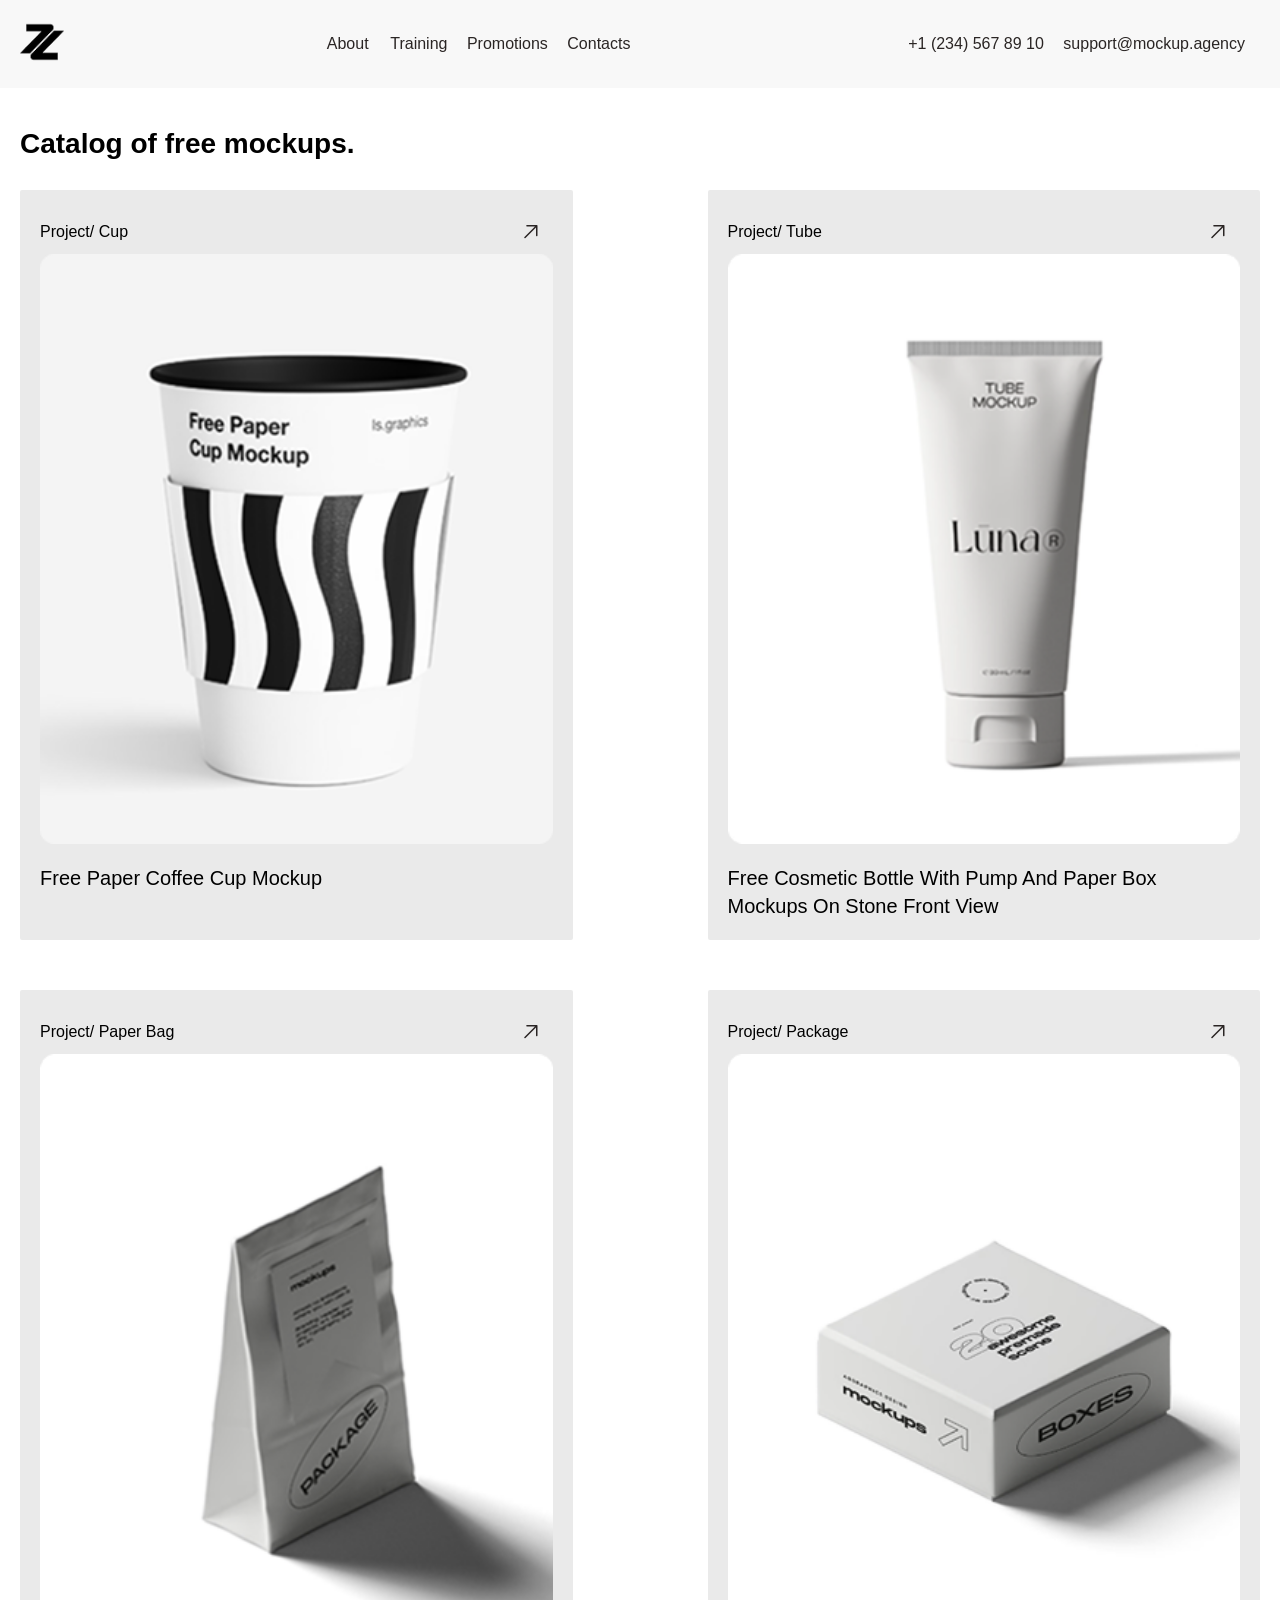
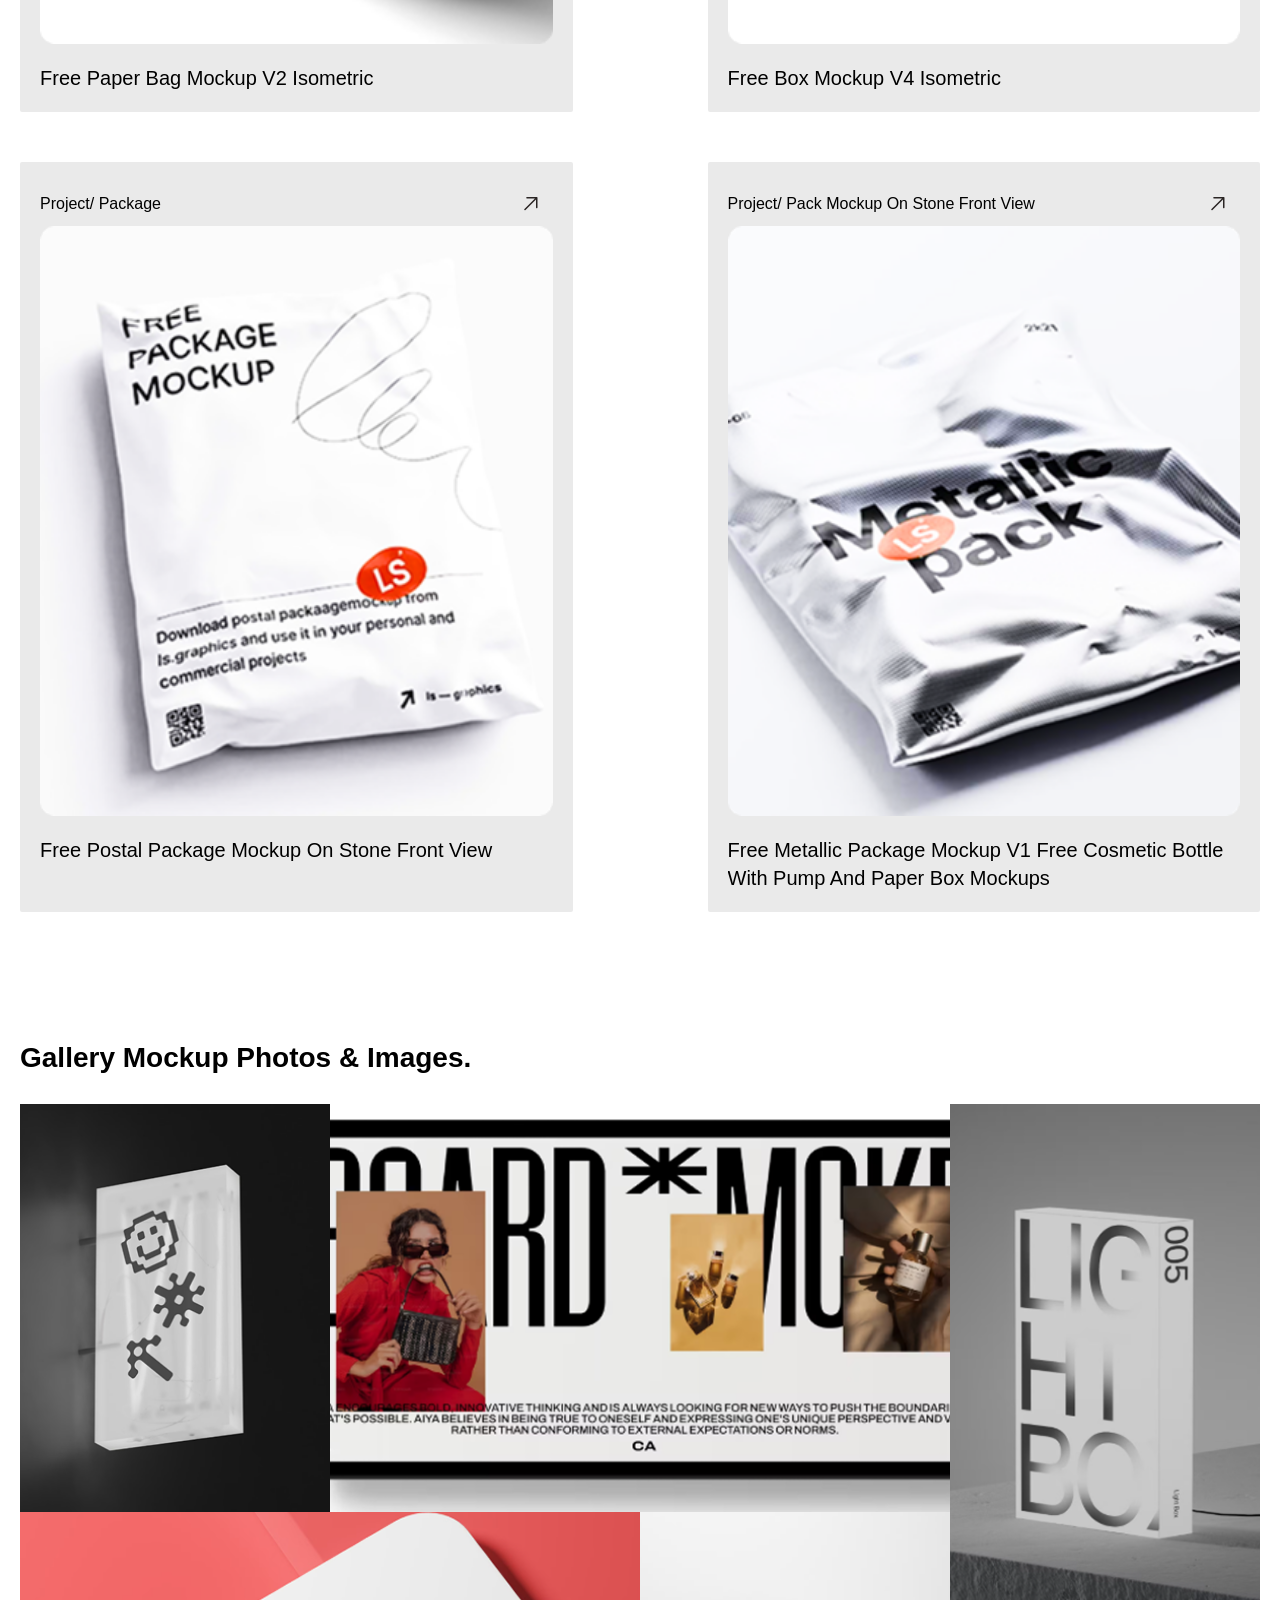
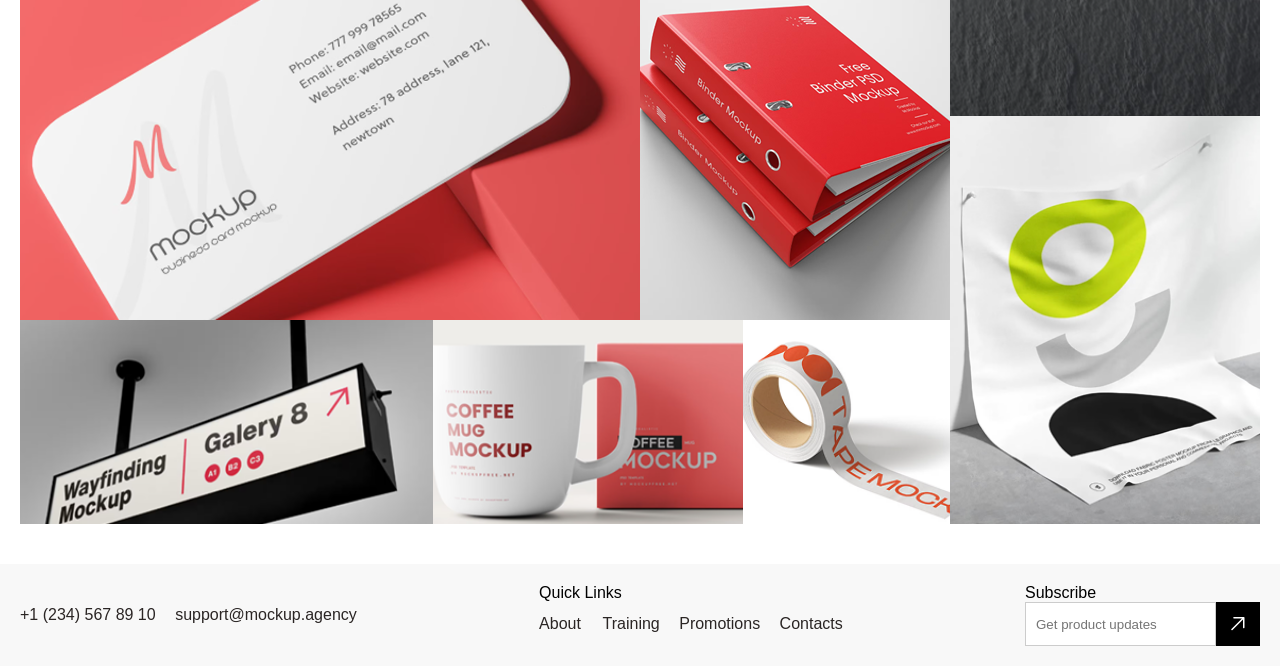
==== grind/index.html @ 418f4da7 "Add files via upload" ====
<!DOCTYPE html>
<html lang="ru">
<head>
    <meta charset="UTF-8">
    <meta name="viewport" content="width=device-width, initial-scale=1.0">
    <title>Пр 3 Grid</title>
    <meta name="description" content="Каталог и галерея макетов на основе Grid">
    <meta name="keywords" content="grid, css, html, mockups, gallery">
    <link rel="icon" href="img/favicon.ico" type="image/x-icon">
    <link rel="stylesheet" href="css.css">
</head>
<body>

    <header>
        <div class="container">
            <div class="header__content">
                <a href="#" class="logo">
                    <img src="img/logo.png" alt="Logo" width="44" height="44">
                </a>
                <nav class="nav">
                    <a href="#" class="nav__link">About</a>
                    <a href="#" class="nav__link">Training</a>
                    <a href="#" class="nav__link">Promotions</a>
                    <a href="#" class="nav__link">Contacts</a>
                </nav>
                <div class="header__contacts">
                    <a href="tel:+12345678910" class="header__link">+1 (234) 567 89 10</a>
                    <a href="mailto:support@mockup.agency" class="header__link">support@mockup.agency</a>
                </div>
            </div>
        </div>
    </header>

    
    <main>
        <section class="catalog">
            <div class="container">
                <h2>Catalog of free mockups.</h2>
                <div class="catalog__container">
                    
                    
                    <div class="card">
                        <div class="card__header">
                            <h3 class="card__title">Project/ Cup</h3>
                            <button class="card__btn" aria-label="перейти">
                                <svg width="14" height="14" viewBox="0 0 14 14" fill="none" xmlns="http://www.w3.org/2000/svg">
                                    <path d="M13.5004 0.75V10.5C13.5004 10.6989 13.4214 10.8897 13.2807 11.0303C13.1401 11.171 12.9493 11.25 12.7504 11.25C12.5515 11.25 12.3607 11.171 12.2201 11.0303C12.0794 10.8897 12.0004 10.6989 12.0004 10.5V2.56L1.53039 13.03C1.46073 13.0997 1.37801 13.1549 1.28696 13.1927C1.19591 13.2305 1.09831 13.25 0.999768 13.25C0.901222 13.25 0.803628 13.2305 0.712577 13.1927C0.621526 13.1549 0.538804 13.0997 0.469143 13.03C0.399482 12.9603 0.344243 12.8776 0.306461 12.7866C0.26868 12.6955 0.249023 12.5979 0.249023 12.4994C0.249023 12.4008 0.26868 12.3032 0.306461 12.2122C0.344243 12.1211 0.399482 12.0384 0.469143 11.9688L10.9391 1.5H3.00039C2.80148 1.5 2.61071 1.42098 2.47006 1.28033C2.32941 1.13968 2.25039 0.948912 2.25039 0.75C2.25039 0.551088 2.32941 0.360322 2.47006 0.21967C2.61071 0.0790176 2.80148 0 3.00039 0H12.7504C12.9493 0 13.1401 0.0790176 13.2807 0.21967C13.4214 0.360322 13.5004 0.551088 13.5004 0.75Z" fill="#2A2524"/>
                                </svg>
                            </button>
                        </div>
                        <img class="card__img" src="img/photo1.png" alt="Project/ Cup">
                        <p class="card__description">Free Paper Coffee Cup Mockup</p>
                    </div>

                    
                    <div class="card">
                        <div class="card__header">
                            <h3 class="card__title">Project/ Tube</h3>
                            <button class="card__btn" aria-label="перейти">
                                <svg width="14" height="14" viewBox="0 0 14 14" fill="none" xmlns="http://www.w3.org/2000/svg">
                                    <path d="M13.5004 0.75V10.5C13.5004 10.6989 13.4214 10.8897 13.2807 11.0303C13.1401 11.171 12.9493 11.25 12.7504 11.25C12.5515 11.25 12.3607 11.171 12.2201 11.0303C12.0794 10.8897 12.0004 10.6989 12.0004 10.5V2.56L1.53039 13.03C1.46073 13.0997 1.37801 13.1549 1.28696 13.1927C1.19591 13.2305 1.09831 13.25 0.999768 13.25C0.901222 13.25 0.803628 13.2305 0.712577 13.1927C0.621526 13.1549 0.538804 13.0997 0.469143 13.03C0.399482 12.9603 0.344243 12.8776 0.306461 12.7866C0.26868 12.6955 0.249023 12.5979 0.249023 12.4994C0.249023 12.4008 0.26868 12.3032 0.306461 12.2122C0.344243 12.1211 0.399482 12.0384 0.469143 11.9688L10.9391 1.5H3.00039C2.80148 1.5 2.61071 1.42098 2.47006 1.28033C2.32941 1.13968 2.25039 0.948912 2.25039 0.75C2.25039 0.551088 2.32941 0.360322 2.47006 0.21967C2.61071 0.0790176 2.80148 0 3.00039 0H12.7504C12.9493 0 13.1401 0.0790176 13.2807 0.21967C13.4214 0.360322 13.5004 0.551088 13.5004 0.75Z" fill="#2A2524"/>
                                </svg>
                            </button>
                        </div>
                        <img class="card__img" src="img/photo2.png" alt="Project/ Tube">
                        <p class="card__description">Free Cosmetic Bottle With Pump And Paper Box Mockups On Stone Front View</p>
                    </div>

                    
                    <div class="card">
                        <div class="card__header">
                            <h3 class="card__title">Project/ Paper Bag</h3>
                            <button class="card__btn" aria-label="перейти">
                                <svg width="14" height="14" viewBox="0 0 14 14" fill="none" xmlns="http://www.w3.org/2000/svg">
                                    <path d="M13.5004 0.75V10.5C13.5004 10.6989 13.4214 10.8897 13.2807 11.0303C13.1401 11.171 12.9493 11.25 12.7504 11.25C12.5515 11.25 12.3607 11.171 12.2201 11.0303C12.0794 10.8897 12.0004 10.6989 12.0004 10.5V2.56L1.53039 13.03C1.46073 13.0997 1.37801 13.1549 1.28696 13.1927C1.19591 13.2305 1.09831 13.25 0.999768 13.25C0.901222 13.25 0.803628 13.2305 0.712577 13.1927C0.621526 13.1549 0.538804 13.0997 0.469143 13.03C0.399482 12.9603 0.344243 12.8776 0.306461 12.7866C0.26868 12.6955 0.249023 12.5979 0.249023 12.4994C0.249023 12.4008 0.26868 12.3032 0.306461 12.2122C0.344243 12.1211 0.399482 12.0384 0.469143 11.9688L10.9391 1.5H3.00039C2.80148 1.5 2.61071 1.42098 2.47006 1.28033C2.32941 1.13968 2.25039 0.948912 2.25039 0.75C2.25039 0.551088 2.32941 0.360322 2.47006 0.21967C2.61071 0.0790176 2.80148 0 3.00039 0H12.7504C12.9493 0 13.1401 0.0790176 13.2807 0.21967C13.4214 0.360322 13.5004 0.551088 13.5004 0.75Z" fill="#2A2524"/>
                                </svg>
                            </button>
                        </div>
                        <img class="card__img" src="img/photo3.png" alt="Project/ Paper Bag">
                        <p class="card__description">Free Paper Bag Mockup V2 Isometric</p>
                    </div>

                    
                    <div class="card">
                        <div class="card__header">
                            <h3 class="card__title">Project/ Package</h3>
                            <button class="card__btn" aria-label="перейти">
                                <svg width="14" height="14" viewBox="0 0 14 14" fill="none" xmlns="http://www.w3.org/2000/svg">
                                    <path d="M13.5004 0.75V10.5C13.5004 10.6989 13.4214 10.8897 13.2807 11.0303C13.1401 11.171 12.9493 11.25 12.7504 11.25C12.5515 11.25 12.3607 11.171 12.2201 11.0303C12.0794 10.8897 12.0004 10.6989 12.0004 10.5V2.56L1.53039 13.03C1.46073 13.0997 1.37801 13.1549 1.28696 13.1927C1.19591 13.2305 1.09831 13.25 0.999768 13.25C0.901222 13.25 0.803628 13.2305 0.712577 13.1927C0.621526 13.1549 0.538804 13.0997 0.469143 13.03C0.399482 12.9603 0.344243 12.8776 0.306461 12.7866C0.26868 12.6955 0.249023 12.5979 0.249023 12.4994C0.249023 12.4008 0.26868 12.3032 0.306461 12.2122C0.344243 12.1211 0.399482 12.0384 0.469143 11.9688L10.9391 1.5H3.00039C2.80148 1.5 2.61071 1.42098 2.47006 1.28033C2.32941 1.13968 2.25039 0.948912 2.25039 0.75C2.25039 0.551088 2.32941 0.360322 2.47006 0.21967C2.61071 0.0790176 2.80148 0 3.00039 0H12.7504C12.9493 0 13.1401 0.0790176 13.2807 0.21967C13.4214 0.360322 13.5004 0.551088 13.5004 0.75Z" fill="#2A2524"/>
                                </svg>
                            </button>
                        </div>
                        <img class="card__img" src="img/photo4.png" alt="Project/ Package">
                        <p class="card__description">Free Box Mockup V4 Isometric</p>
                    </div>

                    
                    <div class="card">
                        <div class="card__header">
                            <h3 class="card__title">Project/ Package</h3>
                            <button class="card__btn" aria-label="перейти">
                                <svg width="14" height="14" viewBox="0 0 14 14" fill="none" xmlns="http://www.w3.org/2000/svg">
                                    <path d="M13.5004 0.75V10.5C13.5004 10.6989 13.4214 10.8897 13.2807 11.0303C13.1401 11.171 12.9493 11.25 12.7504 11.25C12.5515 11.25 12.3607 11.171 12.2201 11.0303C12.0794 10.8897 12.0004 10.6989 12.0004 10.5V2.56L1.53039 13.03C1.46073 13.0997 1.37801 13.1549 1.28696 13.1927C1.19591 13.2305 1.09831 13.25 0.999768 13.25C0.901222 13.25 0.803628 13.2305 0.712577 13.1927C0.621526 13.1549 0.538804 13.0997 0.469143 13.03C0.399482 12.9603 0.344243 12.8776 0.306461 12.7866C0.26868 12.6955 0.249023 12.5979 0.249023 12.4994C0.249023 12.4008 0.26868 12.3032 0.306461 12.2122C0.344243 12.1211 0.399482 12.0384 0.469143 11.9688L10.9391 1.5H3.00039C2.80148 1.5 2.61071 1.42098 2.47006 1.28033C2.32941 1.13968 2.25039 0.948912 2.25039 0.75C2.25039 0.551088 2.32941 0.360322 2.47006 0.21967C2.61071 0.0790176 2.80148 0 3.00039 0H12.7504C12.9493 0 13.1401 0.0790176 13.2807 0.21967C13.4214 0.360322 13.5004 0.551088 13.5004 0.75Z" fill="#2A2524"/>
                                </svg>
                            </button>
                        </div>
                        <img class="card__img" src="img/photo5.png" alt="Project/ Package">
                        <p class="card__description">Free Postal Package Mockup On Stone Front View</p>
                    </div>

                    
                    <div class="card">
                        <div class="card__header">
                            <h3 class="card__title">Project/ Pack Mockup On Stone Front View</h3>
                            <button class="card__btn" aria-label="перейти">
                                <svg width="14" height="14" viewBox="0 0 14 14" fill="none" xmlns="http://www.w3.org/2000/svg">
                                    <path d="M13.5004 0.75V10.5C13.5004 10.6989 13.4214 10.8897 13.2807 11.0303C13.1401 11.171 12.9493 11.25 12.7504 11.25C12.5515 11.25 12.3607 11.171 12.2201 11.0303C12.0794 10.8897 12.0004 10.6989 12.0004 10.5V2.56L1.53039 13.03C1.46073 13.0997 1.37801 13.1549 1.28696 13.1927C1.19591 13.2305 1.09831 13.25 0.999768 13.25C0.901222 13.25 0.803628 13.2305 0.712577 13.1927C0.621526 13.1549 0.538804 13.0997 0.469143 13.03C0.399482 12.9603 0.344243 12.8776 0.306461 12.7866C0.26868 12.6955 0.249023 12.5979 0.249023 12.4994C0.249023 12.4008 0.26868 12.3032 0.306461 12.2122C0.344243 12.1211 0.399482 12.0384 0.469143 11.9688L10.9391 1.5H3.00039C2.80148 1.5 2.61071 1.42098 2.47006 1.28033C2.32941 1.13968 2.25039 0.948912 2.25039 0.75C2.25039 0.551088 2.32941 0.360322 2.47006 0.21967C2.61071 0.0790176 2.80148 0 3.00039 0H12.7504C12.9493 0 13.1401 0.0790176 13.2807 0.21967C13.4214 0.360322 13.5004 0.551088 13.5004 0.75Z" fill="#2A2524"/>
                                </svg>
                            </button>
                        </div>
                        <img class="card__img" src="img/photo6.png" alt="Project/ Pack">
                        <p class="card__description">Free Metallic Package Mockup V1 Free Cosmetic Bottle With Pump And Paper Box Mockups</p>
                    </div>

                </div>
            </div>
        </section>

        
        <section class="gallery">
            <div class="container">
                <h2>Gallery Mockup Photos & Images.</h2>
                <div class="gallery__container">
                    <img class="gallery__img gallery__img--1" src="img/image 11.png" alt="картинка 1">
                    <img class="gallery__img gallery__img--2" src="img/image 13.png" alt="картинка 2">
                    <img class="gallery__img gallery__img--3" src="img/image 14.png" alt="картинка 3">
                    <img class="gallery__img gallery__img--4" src="img/image 21.png" alt="картинка 4">
                    <img class="gallery__img gallery__img--5" src="img/image 20.png" alt="картинка 5">
                    <img class="gallery__img gallery__img--6" src="img/image 12.png" alt="картинка 6">
                    <img class="gallery__img gallery__img--7" src="img/image 15.png" alt="картинка 7">
                    <img class="gallery__img gallery__img--8" src="img/image 16.png" alt="картинка 8">
                    <img class="gallery__img gallery__img--9" src="img/image 18.png" alt="картинка 9">
                </div>
            </div>
        </section>
    </main>

   
    <footer>
        <div class="container">
            <div class="footer__content">
                <div class="footer__col">
                    <a href="tel:+12345678910" class="footer__link">+1 (234) 567 89 10</a>
                    <a href="mailto:support@mockup.agency" class="footer__link">support@mockup.agency</a>
                </div>
                <div class="footer__col">
                    <p class="footer__title">Quick Links</p>
                    <a href="#" class="footer__link">About</a>
                    <a href="#" class="footer__link">Training</a>
                    <a href="#" class="footer__link">Promotions</a>
                    <a href="#" class="footer__link">Contacts</a>
                </div>
                <div class="footer__col">
                    <p class="footer__title">Subscribe</p>
                    <form class="footer__form">
                        <input type="email" placeholder="Get product updates" class="footer__input" required>
                        <button type="submit" class="footer__btn" aria-label="отправить">
                            <svg width="14" height="14" viewBox="0 0 14 14" fill="none" xmlns="http://www.w3.org/2000/svg">
                                <path d="M13.5004 0.75V10.5C13.5004 10.6989 13.4214 10.8897 13.2807 11.0303C13.1401 11.171 12.9493 11.25 12.7504 11.25C12.5515 11.25 12.3607 11.171 12.2201 11.0303C12.0794 10.8897 12.0004 10.6989 12.0004 10.5V2.56L1.53039 13.03C1.46073 13.0997 1.37801 13.1549 1.28696 13.1927C1.19591 13.2305 1.09831 13.25 0.999768 13.25C0.901222 13.25 0.803628 13.2305 0.712577 13.1927C0.621526 13.1549 0.538804 13.0997 0.469143 13.03C0.399482 12.9603 0.344243 12.8776 0.306461 12.7866C0.26868 12.6955 0.249023 12.5979 0.249023 12.4994C0.249023 12.4008 0.26868 12.3032 0.306461 12.2122C0.344243 12.1211 0.399482 12.0384 0.469143 11.9688L10.9391 1.5H3.00039C2.80148 1.5 2.61071 1.42098 2.47006 1.28033C2.32941 1.13968 2.25039 0.948912 2.25039 0.75C2.25039 0.551088 2.32941 0.360322 2.47006 0.21967C2.61071 0.0790176 2.80148 0 3.00039 0H12.7504C12.9493 0 13.1401 0.0790176 13.2807 0.21967C13.4214 0.360322 13.5004 0.551088 13.5004 0.75Z" fill="#ffffff"/>
                            </svg>
                        </button>
                    </form>
                </div>
            </div>
        </div>
    </footer>

</body>
</html>
---- grind/css.css ----
* {
    margin: 0;
    padding: 0;
    box-sizing: border-box;
}

body {
    font-family: Arial, sans-serif;
    min-height: 100vh;
    display: grid;
    grid-template-rows: auto 1fr auto;
}

.container {
    max-width: 1440px;
    margin: 0 auto;
    padding: 0 20px;
}


header, footer {
    padding: 20px 0;
    background-color: #f8f8f8;
}

.header__content {
    display: flex;
    justify-content: space-between;
    align-items: center;
}

.footer__content {
    display: flex;
    justify-content: space-between;
    align-items: center;
}

.nav__link, .header__link, .footer__link {
    text-decoration: none;
    color: #2A2524;
    margin-right: 15px;
    min-width: 44px;
    min-height: 44px;
    display: inline-flex;
    align-items: center;
}

.nav__link:hover, .header__link:hover, .footer__link:hover {
    opacity: 0.7;
}

.nav__link:active, .header__link:active, .footer__link:active {
    opacity: 0.5;
}

.nav__link:focus, .header__link:focus, .footer__link:focus, .card__btn:focus, .footer__btn:focus {
    outline: 2px solid #000;
}


.catalog {
    padding: 40px 0;
}

.catalog h2 {
    font-size: 28px;
    margin-bottom: 30px;
}

.catalog__container {
    display: grid;
    grid-template-columns: repeat(auto-fit, minmax(350px, 1fr));
    column-gap: 9vw;
    gap: 0 135px; 
}

.card {
    display: grid;
    grid-row: span 3;
    grid-template-rows: subgrid;
    background: #eaeaea;
    border-radius: 2px;
    padding: 20px;
    margin-bottom: 50px;
}

.card__header {
    display: flex;
    justify-content: space-between;
    align-items: center;
}

.card__title {
    font-size: 16px;
    font-weight: normal;
}

.card__btn {
    background: transparent;
    border: none;
    cursor: pointer;
    width: 44px;
    height: 44px;
    display: flex;
    align-items: center;
    justify-content: center;
}

.card__btn:hover {
    opacity: 0.6;
}

.card__btn:active {
    transform: scale(0.95);
}

.card__img {
    width: 100%;
    height: auto;
    display: block;
}

/* чето с теском */
.card__description {
    margin-top: 20px;
    font-size: 20px;
    line-height: 28px;
    display: -webkit-box;
    -webkit-line-clamp: 2;
    line-clamp: 2;
    -webkit-box-orient: vertical;
    overflow: hidden;
}


.gallery {
    padding: 40px 0;
}

.gallery h2 {
    font-size: 28px;
    margin-bottom: 30px;
}

.gallery__container {
    display: grid;
    grid-template-columns: repeat(12, 1fr);
    grid-template-rows: repeat(5, 204px);
    grid-template-areas:
        "img1 img1 img1 img2 img2 img2 img2 img2 img2 img3 img3 img3"
        "img1 img1 img1 img2 img2 img2 img2 img2 img2 img3 img3 img3"
        "img4 img4 img4 img4 img4 img4 img5 img5 img5 img3 img3 img3"
        "img4 img4 img4 img4 img4 img4 img5 img5 img5 img9 img9 img9"
        "img6 img6 img6 img6 img7 img7 img7 img8 img8 img9 img9 img9";
}

.gallery__img {
    width: 100%;
    height: 100%;
    object-fit: cover;
}

.gallery__img--1 { grid-area: img1; }
.gallery__img--2 { grid-area: img2; }
.gallery__img--3 { grid-area: img3; }
.gallery__img--4 { grid-area: img4; }
.gallery__img--5 { grid-area: img5; }
.gallery__img--6 { grid-area: img6; }
.gallery__img--7 { grid-area: img7; }
.gallery__img--8 { grid-area: img8; }
.gallery__img--9 { grid-area: img9; }


.footer__form {
    display: flex;
    align-items: center;
}

.footer__input {
    height: 44px;
    padding: 0 10px;
    border: 1px solid #ccc;
}

.footer__btn {
    width: 44px;
    height: 44px;
    background: #000;
    border: none;
    cursor: pointer;
    display: flex;
    align-items: center;
    justify-content: center;
}


@media (max-width: 1024px) {
    .catalog__container {
        grid-template-columns: repeat(auto-fit, minmax(185px, 1fr));
        column-gap: 4vw;
    }
}


@media (max-width: 768px) {
    .gallery__container {
        grid-template-columns: repeat(4, 1fr);
        grid-template-rows: auto;
        grid-template-areas:
            "img1 img2 img2 img2"
            "img8 img7 img7 img3"
            "img6 img6 img5 img3"
            "img4 img4 img4 img9";
    }
}
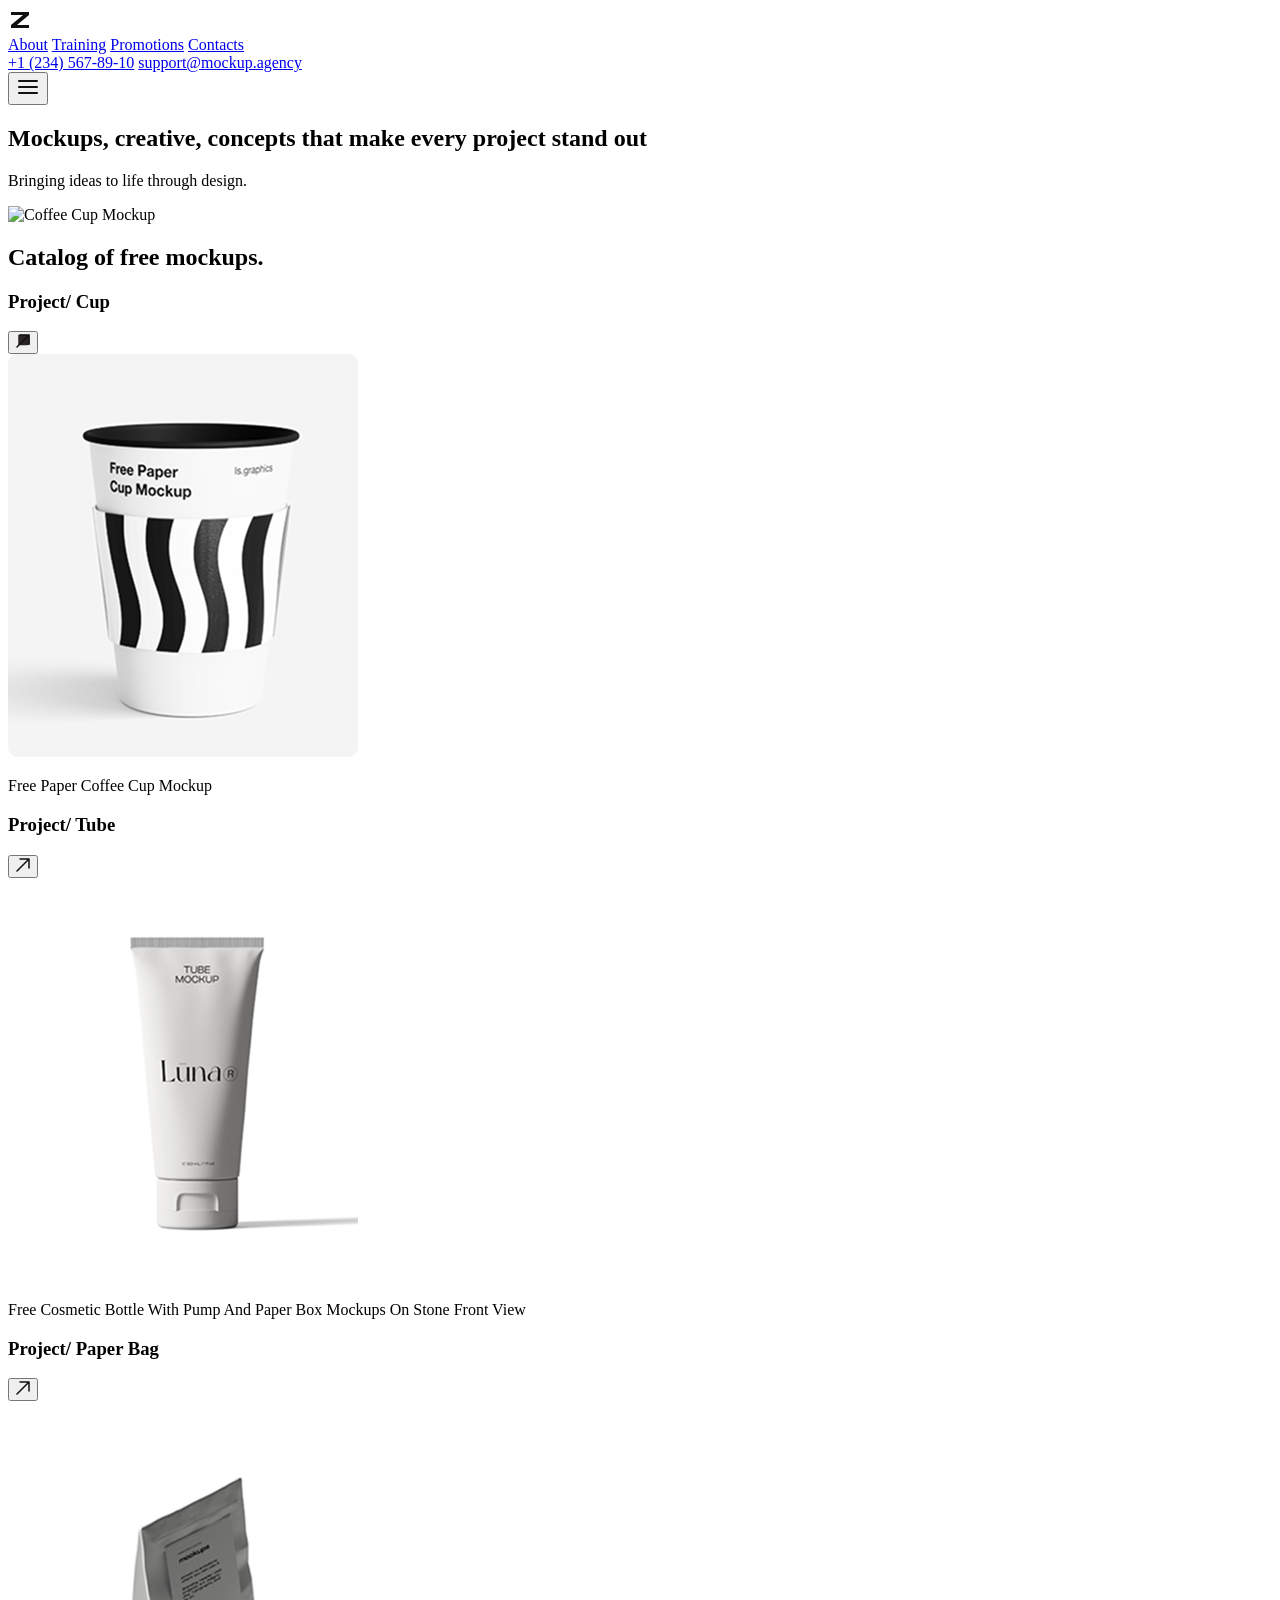
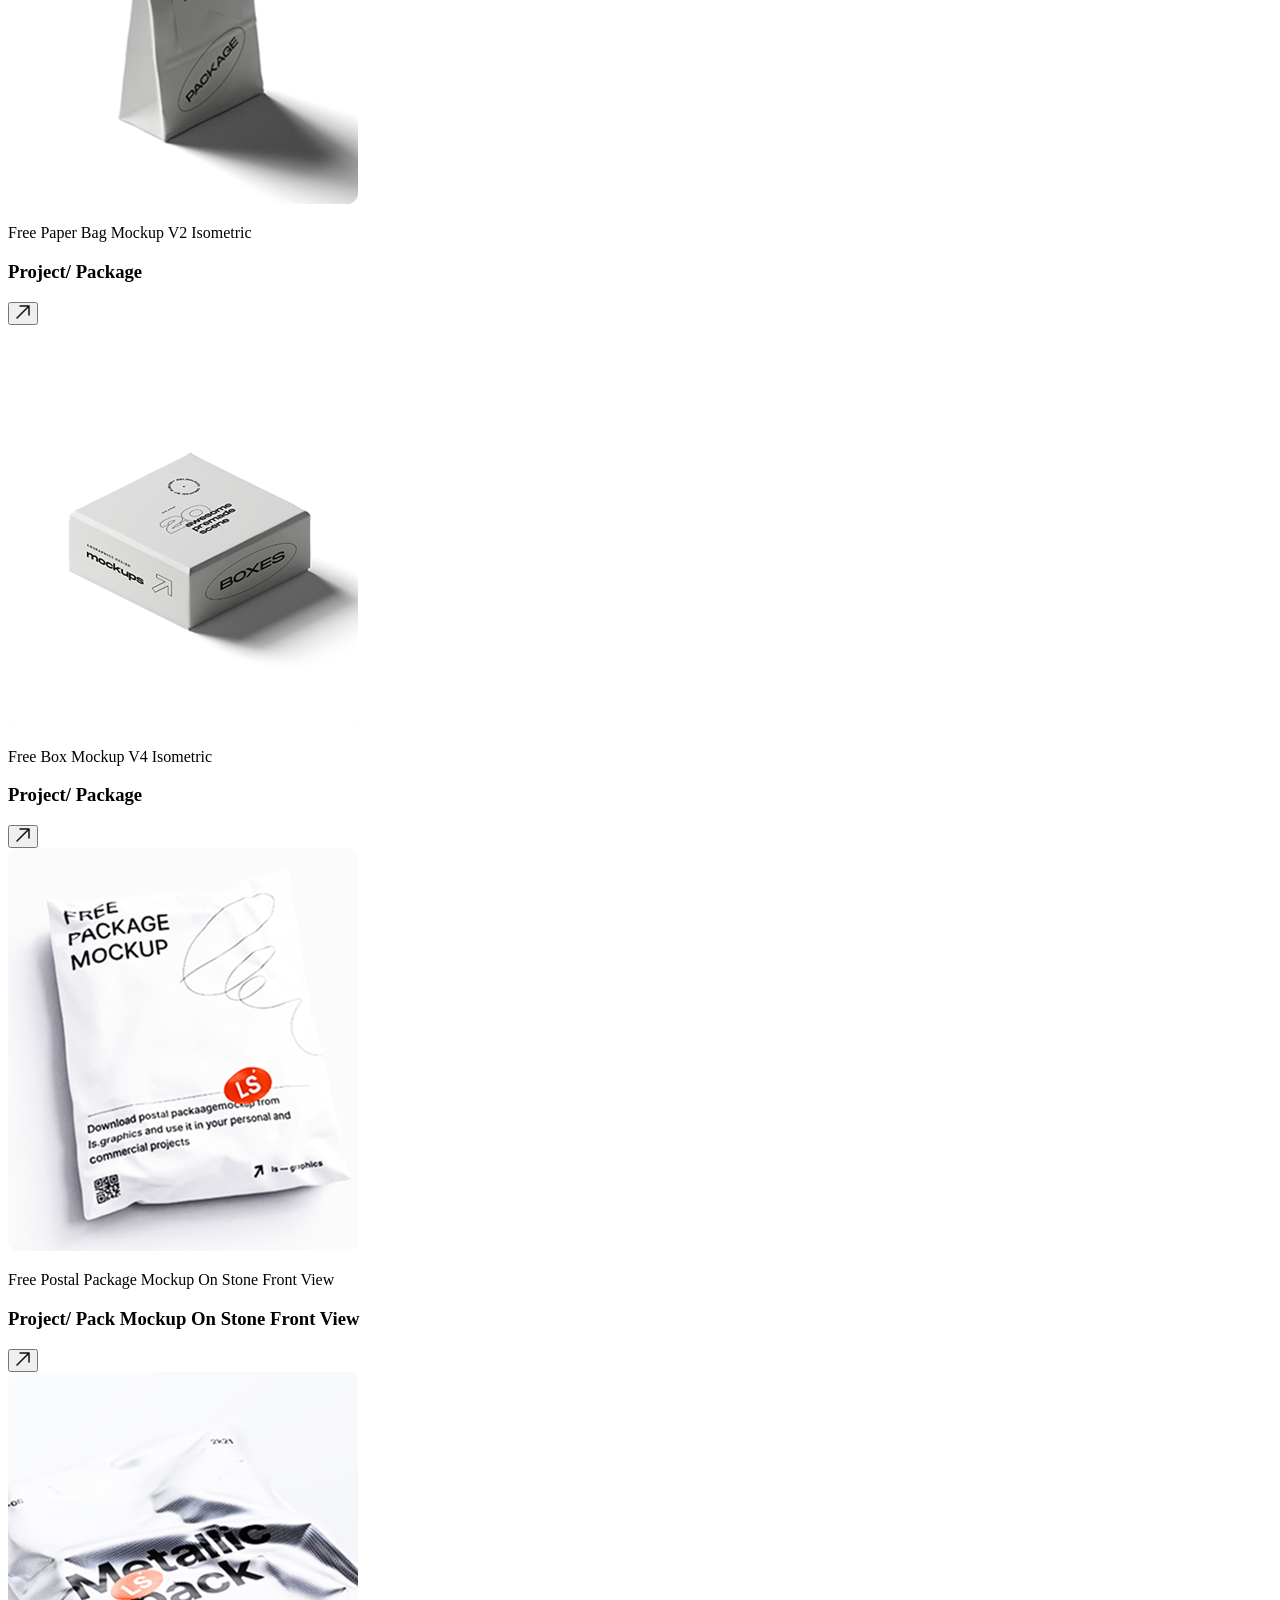
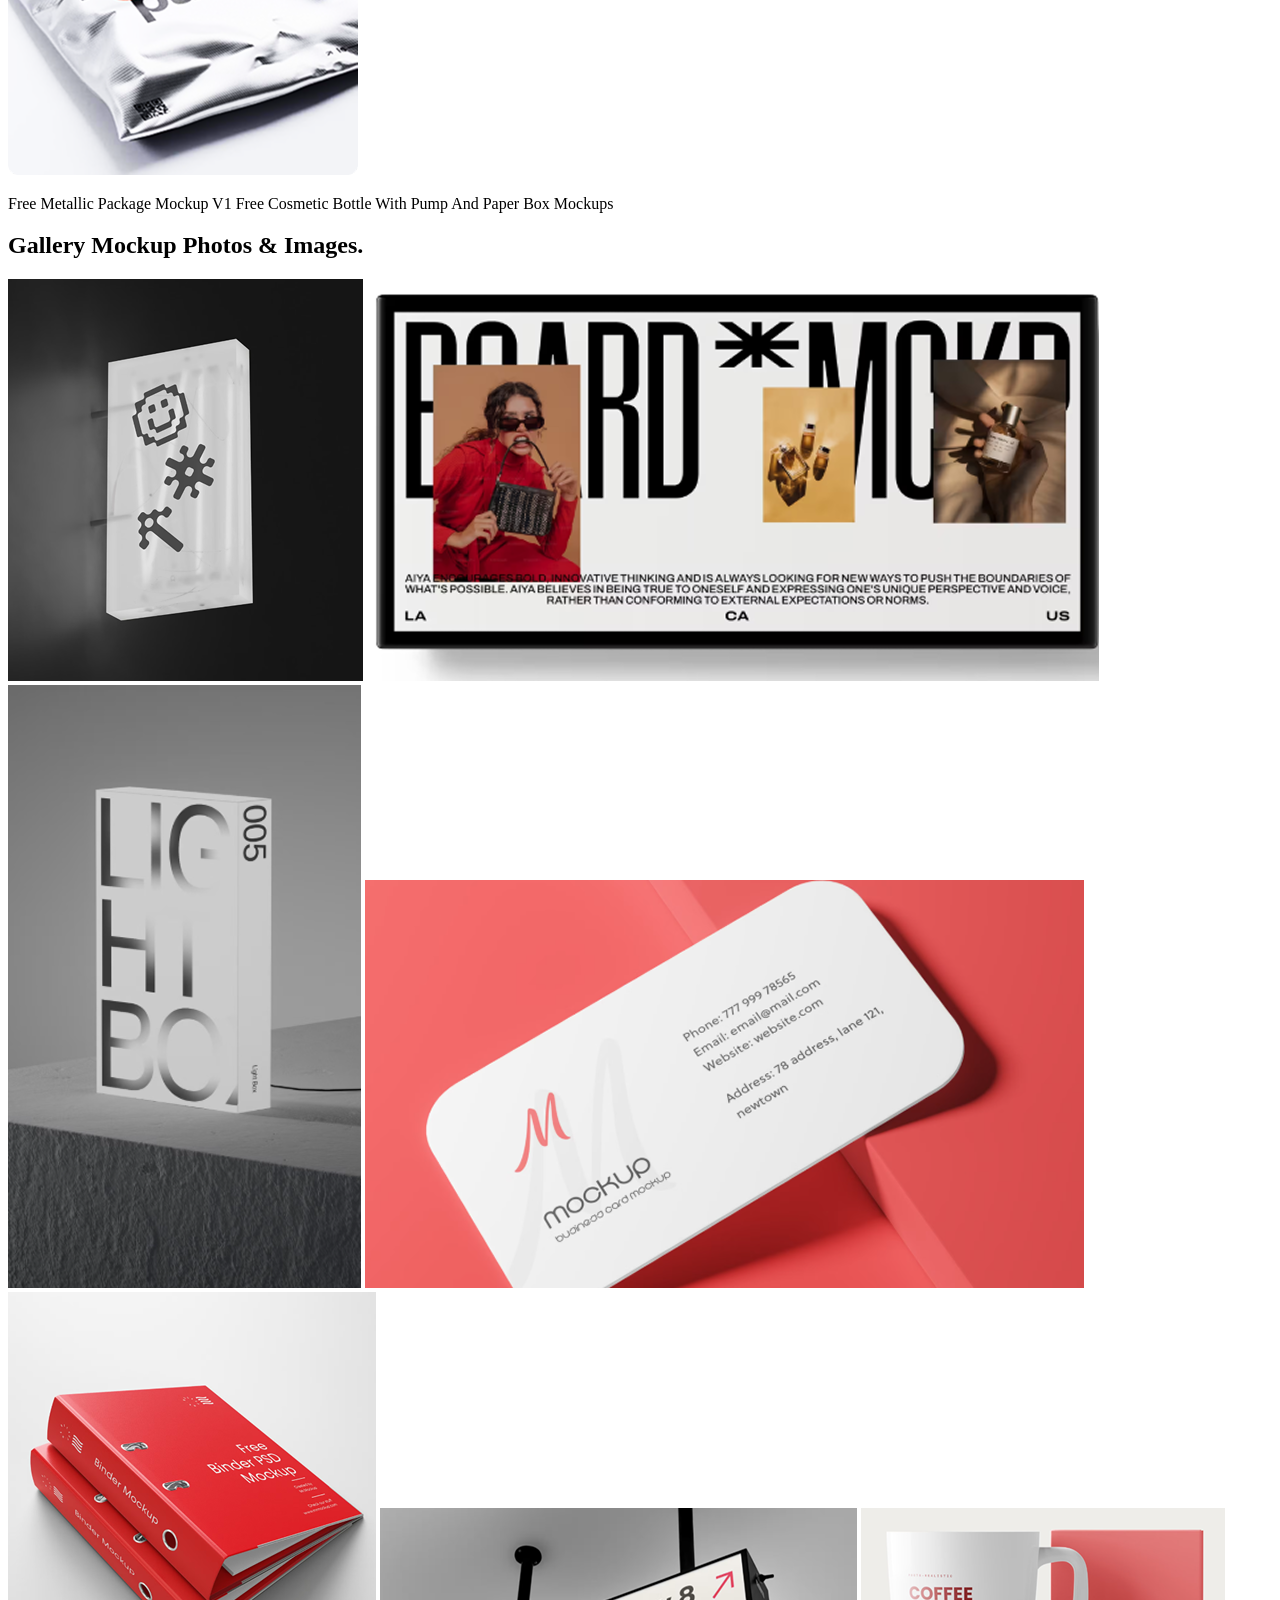
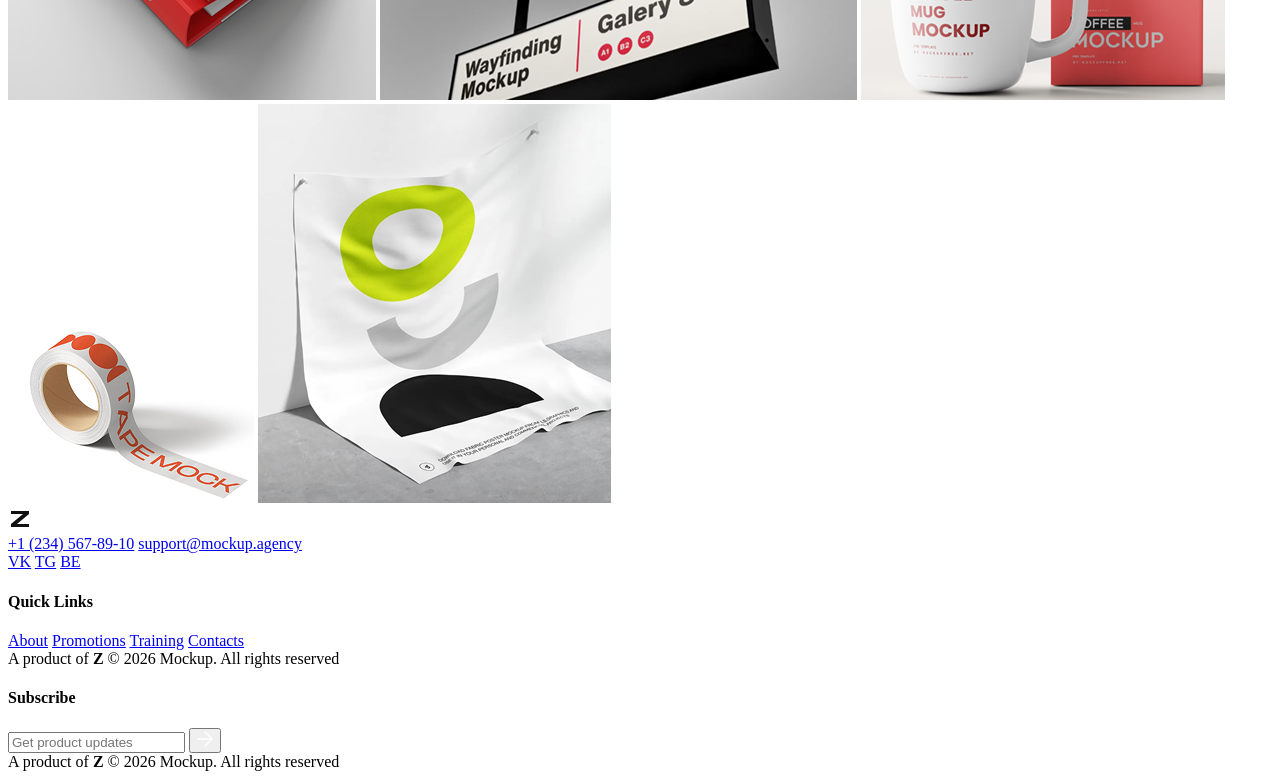
==== commit 3e811d57: "Update" ====
--- a/grind/index.html
+++ b/grind/index.html
@@ -3,48 +3,69 @@
 <head>
     <meta charset="UTF-8">
     <meta name="viewport" content="width=device-width, initial-scale=1.0">
-    <title>Пр 3 Grid</title>
-    <meta name="description" content="Каталог и галерея макетов на основе Grid">
-    <meta name="keywords" content="grid, css, html, mockups, gallery">
-    <link rel="icon" href="img/favicon.ico" type="image/x-icon">
-    <link rel="stylesheet" href="css.css">
+    <title>Mockups Catalog & Gallery</title>
+    <meta name="description" content="Mockups, creative, concepts that make every project stand out.">
+    <meta name="keywords" content="mockup, design, free mockups, gallery">
+    <link rel="icon" href="favicon.ico" type="image/x-icon">
+    <link rel="stylesheet" href="style.css">
 </head>
 <body>
 
-    <header>
-        <div class="container">
-            <div class="header__content">
-                <a href="#" class="logo">
-                    <img src="img/logo.png" alt="Logo" width="44" height="44">
-                </a>
-                <nav class="nav">
-                    <a href="#" class="nav__link">About</a>
-                    <a href="#" class="nav__link">Training</a>
-                    <a href="#" class="nav__link">Promotions</a>
-                    <a href="#" class="nav__link">Contacts</a>
-                </nav>
-                <div class="header__contacts">
-                    <a href="tel:+12345678910" class="header__link">+1 (234) 567 89 10</a>
-                    <a href="mailto:support@mockup.agency" class="header__link">support@mockup.agency</a>
-                </div>
-            </div>
+    <!-- Шапка сайта -->
+    <header class="header">
+        <div class="container header__container">
+            <a href="#" class="logo">
+                <svg width="24" height="24" viewBox="0 0 24 24" fill="none" xmlns="http://www.w3.org/2000/svg">
+                    <path d="M3 4H21V7L9 17H21V20H3V17L15 7H3V4Z" fill="#111111"/>
+                </svg>
+            </a>
+            <nav class="nav">
+                <a href="#" class="nav__link">About</a>
+                <a href="#" class="nav__link">Training</a>
+                <a href="#" class="nav__link">Promotions</a>
+                <a href="#" class="nav__link">Contacts</a>
+            </nav>
+            <div class="header__contacts">
+                <a href="tel:+12345678910" class="header__phone">+1 (234) 567-89-10</a>
+                <a href="mailto:support@mockup.agency" class="header__email">support@mockup.agency</a>
+            </div>
+            <button class="menu-btn" aria-label="Открыть меню">
+                <svg width="24" height="24" viewBox="0 0 24 24" fill="none" xmlns="http://www.w3.org/2000/svg">
+                    <path d="M3 6H21M3 12H21M3 18H21" stroke="#111111" stroke-width="2" stroke-linecap="round"/>
+                </svg>
+            </button>
         </div>
     </header>
 
-    
+    <!-- Основной контент -->
     <main>
+        <!-- Секция Hero -->
+        <section class="hero">
+            <div class="container hero__container">
+                <div class="hero__content">
+                    <h1 class="hero__title">Mockups, creative, concepts that make every project stand out</h1>
+                    <p class="hero__subtitle">Bringing ideas to life through design.</p>
+                </div>
+                <div class="hero__image-wrapper">
+                    <img src="img/banner.png" alt="Coffee Cup Mockup" class="hero__img">
+                </div>
+            </div>
+        </section>
+
+        <!-- Секция Каталог -->
         <section class="catalog">
             <div class="container">
-                <h2>Catalog of free mockups.</h2>
+                <h2 class="catalog__title">Catalog of free mockups.</h2>
                 <div class="catalog__container">
-                    
-                    
+
+                    <!-- Карточка 1 -->
                     <div class="card">
                         <div class="card__header">
                             <h3 class="card__title">Project/ Cup</h3>
                             <button class="card__btn" aria-label="перейти">
                                 <svg width="14" height="14" viewBox="0 0 14 14" fill="none" xmlns="http://www.w3.org/2000/svg">
-                                    <path d="M13.5004 0.75V10.5C13.5004 10.6989 13.4214 10.8897 13.2807 11.0303C13.1401 11.171 12.9493 11.25 12.7504 11.25C12.5515 11.25 12.3607 11.171 12.2201 11.0303C12.0794 10.8897 12.0004 10.6989 12.0004 10.5V2.56L1.53039 13.03C1.46073 13.0997 1.37801 13.1549 1.28696 13.1927C1.19591 13.2305 1.09831 13.25 0.999768 13.25C0.901222 13.25 0.803628 13.2305 0.712577 13.1927C0.621526 13.1549 0.538804 13.0997 0.469143 13.03C0.399482 12.9603 0.344243 12.8776 0.306461 12.7866C0.26868 12.6955 0.249023 12.5979 0.249023 12.4994C0.249023 12.4008 0.26868 12.3032 0.306461 12.2122C0.344243 12.1211 0.399482 12.0384 0.469143 11.9688L10.9391 1.5H3.00039C2.80148 1.5 2.61071 1.42098 2.47006 1.28033C2.32941 1.13968 2.25039 0.948912 2.25039 0.75C2.25039 0.551088 2.32941 0.360322 2.47006 0.21967C2.61071 0.0790176 2.80148 0 3.00039 0H12.7504C12.9493 0 13.1401 0.0790176 13.2807 0.21967C13.4214 0.360322 13.5004 0.551088 13.5004 0.75Z" fill="#2A2524"/>
+                                    <path d="M13.5004 0.75V10.5C13.5004 10.6989 13.4214 10.8897 12.2805 11.0303C11.1396 11.1709 9.55981 11.25 7.87537 11.25C6.19092 11.25 4.61115 11.1709 3.47025 11.0303C2.32934 10.8897 2.25037 10.6989 2.25037 10.5V0.75" fill="#2A2524"/>
+                                    <path d="M1 13L13 1M13 1H4M13 1V10" stroke="#111111" stroke-width="1.5" stroke-linecap="round" stroke-linejoin="round"/>
                                 </svg>
                             </button>
                         </div>
@@ -52,13 +73,13 @@
                         <p class="card__description">Free Paper Coffee Cup Mockup</p>
                     </div>
 
-                    
+                    <!-- Карточка 2 -->
                     <div class="card">
                         <div class="card__header">
                             <h3 class="card__title">Project/ Tube</h3>
                             <button class="card__btn" aria-label="перейти">
                                 <svg width="14" height="14" viewBox="0 0 14 14" fill="none" xmlns="http://www.w3.org/2000/svg">
-                                    <path d="M13.5004 0.75V10.5C13.5004 10.6989 13.4214 10.8897 13.2807 11.0303C13.1401 11.171 12.9493 11.25 12.7504 11.25C12.5515 11.25 12.3607 11.171 12.2201 11.0303C12.0794 10.8897 12.0004 10.6989 12.0004 10.5V2.56L1.53039 13.03C1.46073 13.0997 1.37801 13.1549 1.28696 13.1927C1.19591 13.2305 1.09831 13.25 0.999768 13.25C0.901222 13.25 0.803628 13.2305 0.712577 13.1927C0.621526 13.1549 0.538804 13.0997 0.469143 13.03C0.399482 12.9603 0.344243 12.8776 0.306461 12.7866C0.26868 12.6955 0.249023 12.5979 0.249023 12.4994C0.249023 12.4008 0.26868 12.3032 0.306461 12.2122C0.344243 12.1211 0.399482 12.0384 0.469143 11.9688L10.9391 1.5H3.00039C2.80148 1.5 2.61071 1.42098 2.47006 1.28033C2.32941 1.13968 2.25039 0.948912 2.25039 0.75C2.25039 0.551088 2.32941 0.360322 2.47006 0.21967C2.61071 0.0790176 2.80148 0 3.00039 0H12.7504C12.9493 0 13.1401 0.0790176 13.2807 0.21967C13.4214 0.360322 13.5004 0.551088 13.5004 0.75Z" fill="#2A2524"/>
+                                    <path d="M1 13L13 1M13 1H4M13 1V10" stroke="#111111" stroke-width="1.5" stroke-linecap="round" stroke-linejoin="round"/>
                                 </svg>
                             </button>
                         </div>
@@ -66,13 +87,13 @@
                         <p class="card__description">Free Cosmetic Bottle With Pump And Paper Box Mockups On Stone Front View</p>
                     </div>
 
-                    
+                    <!-- Карточка 3 -->
                     <div class="card">
                         <div class="card__header">
                             <h3 class="card__title">Project/ Paper Bag</h3>
                             <button class="card__btn" aria-label="перейти">
                                 <svg width="14" height="14" viewBox="0 0 14 14" fill="none" xmlns="http://www.w3.org/2000/svg">
-                                    <path d="M13.5004 0.75V10.5C13.5004 10.6989 13.4214 10.8897 13.2807 11.0303C13.1401 11.171 12.9493 11.25 12.7504 11.25C12.5515 11.25 12.3607 11.171 12.2201 11.0303C12.0794 10.8897 12.0004 10.6989 12.0004 10.5V2.56L1.53039 13.03C1.46073 13.0997 1.37801 13.1549 1.28696 13.1927C1.19591 13.2305 1.09831 13.25 0.999768 13.25C0.901222 13.25 0.803628 13.2305 0.712577 13.1927C0.621526 13.1549 0.538804 13.0997 0.469143 13.03C0.399482 12.9603 0.344243 12.8776 0.306461 12.7866C0.26868 12.6955 0.249023 12.5979 0.249023 12.4994C0.249023 12.4008 0.26868 12.3032 0.306461 12.2122C0.344243 12.1211 0.399482 12.0384 0.469143 11.9688L10.9391 1.5H3.00039C2.80148 1.5 2.61071 1.42098 2.47006 1.28033C2.32941 1.13968 2.25039 0.948912 2.25039 0.75C2.25039 0.551088 2.32941 0.360322 2.47006 0.21967C2.61071 0.0790176 2.80148 0 3.00039 0H12.7504C12.9493 0 13.1401 0.0790176 13.2807 0.21967C13.4214 0.360322 13.5004 0.551088 13.5004 0.75Z" fill="#2A2524"/>
+                                    <path d="M1 13L13 1M13 1H4M13 1V10" stroke="#111111" stroke-width="1.5" stroke-linecap="round" stroke-linejoin="round"/>
                                 </svg>
                             </button>
                         </div>
@@ -80,13 +101,13 @@
                         <p class="card__description">Free Paper Bag Mockup V2 Isometric</p>
                     </div>
 
-                    
+                    <!-- Карточка 4 -->
                     <div class="card">
                         <div class="card__header">
                             <h3 class="card__title">Project/ Package</h3>
                             <button class="card__btn" aria-label="перейти">
                                 <svg width="14" height="14" viewBox="0 0 14 14" fill="none" xmlns="http://www.w3.org/2000/svg">
-                                    <path d="M13.5004 0.75V10.5C13.5004 10.6989 13.4214 10.8897 13.2807 11.0303C13.1401 11.171 12.9493 11.25 12.7504 11.25C12.5515 11.25 12.3607 11.171 12.2201 11.0303C12.0794 10.8897 12.0004 10.6989 12.0004 10.5V2.56L1.53039 13.03C1.46073 13.0997 1.37801 13.1549 1.28696 13.1927C1.19591 13.2305 1.09831 13.25 0.999768 13.25C0.901222 13.25 0.803628 13.2305 0.712577 13.1927C0.621526 13.1549 0.538804 13.0997 0.469143 13.03C0.399482 12.9603 0.344243 12.8776 0.306461 12.7866C0.26868 12.6955 0.249023 12.5979 0.249023 12.4994C0.249023 12.4008 0.26868 12.3032 0.306461 12.2122C0.344243 12.1211 0.399482 12.0384 0.469143 11.9688L10.9391 1.5H3.00039C2.80148 1.5 2.61071 1.42098 2.47006 1.28033C2.32941 1.13968 2.25039 0.948912 2.25039 0.75C2.25039 0.551088 2.32941 0.360322 2.47006 0.21967C2.61071 0.0790176 2.80148 0 3.00039 0H12.7504C12.9493 0 13.1401 0.0790176 13.2807 0.21967C13.4214 0.360322 13.5004 0.551088 13.5004 0.75Z" fill="#2A2524"/>
+                                    <path d="M1 13L13 1M13 1H4M13 1V10" stroke="#111111" stroke-width="1.5" stroke-linecap="round" stroke-linejoin="round"/>
                                 </svg>
                             </button>
                         </div>
@@ -94,13 +115,13 @@
                         <p class="card__description">Free Box Mockup V4 Isometric</p>
                     </div>
 
-                    
+                    <!-- Карточка 5 -->
                     <div class="card">
                         <div class="card__header">
                             <h3 class="card__title">Project/ Package</h3>
                             <button class="card__btn" aria-label="перейти">
                                 <svg width="14" height="14" viewBox="0 0 14 14" fill="none" xmlns="http://www.w3.org/2000/svg">
-                                    <path d="M13.5004 0.75V10.5C13.5004 10.6989 13.4214 10.8897 13.2807 11.0303C13.1401 11.171 12.9493 11.25 12.7504 11.25C12.5515 11.25 12.3607 11.171 12.2201 11.0303C12.0794 10.8897 12.0004 10.6989 12.0004 10.5V2.56L1.53039 13.03C1.46073 13.0997 1.37801 13.1549 1.28696 13.1927C1.19591 13.2305 1.09831 13.25 0.999768 13.25C0.901222 13.25 0.803628 13.2305 0.712577 13.1927C0.621526 13.1549 0.538804 13.0997 0.469143 13.03C0.399482 12.9603 0.344243 12.8776 0.306461 12.7866C0.26868 12.6955 0.249023 12.5979 0.249023 12.4994C0.249023 12.4008 0.26868 12.3032 0.306461 12.2122C0.344243 12.1211 0.399482 12.0384 0.469143 11.9688L10.9391 1.5H3.00039C2.80148 1.5 2.61071 1.42098 2.47006 1.28033C2.32941 1.13968 2.25039 0.948912 2.25039 0.75C2.25039 0.551088 2.32941 0.360322 2.47006 0.21967C2.61071 0.0790176 2.80148 0 3.00039 0H12.7504C12.9493 0 13.1401 0.0790176 13.2807 0.21967C13.4214 0.360322 13.5004 0.551088 13.5004 0.75Z" fill="#2A2524"/>
+                                    <path d="M1 13L13 1M13 1H4M13 1V10" stroke="#111111" stroke-width="1.5" stroke-linecap="round" stroke-linejoin="round"/>
                                 </svg>
                             </button>
                         </div>
@@ -108,17 +129,17 @@
                         <p class="card__description">Free Postal Package Mockup On Stone Front View</p>
                     </div>
 
-                    
+                    <!-- Карточка 6 -->
                     <div class="card">
                         <div class="card__header">
                             <h3 class="card__title">Project/ Pack Mockup On Stone Front View</h3>
                             <button class="card__btn" aria-label="перейти">
                                 <svg width="14" height="14" viewBox="0 0 14 14" fill="none" xmlns="http://www.w3.org/2000/svg">
-                                    <path d="M13.5004 0.75V10.5C13.5004 10.6989 13.4214 10.8897 13.2807 11.0303C13.1401 11.171 12.9493 11.25 12.7504 11.25C12.5515 11.25 12.3607 11.171 12.2201 11.0303C12.0794 10.8897 12.0004 10.6989 12.0004 10.5V2.56L1.53039 13.03C1.46073 13.0997 1.37801 13.1549 1.28696 13.1927C1.19591 13.2305 1.09831 13.25 0.999768 13.25C0.901222 13.25 0.803628 13.2305 0.712577 13.1927C0.621526 13.1549 0.538804 13.0997 0.469143 13.03C0.399482 12.9603 0.344243 12.8776 0.306461 12.7866C0.26868 12.6955 0.249023 12.5979 0.249023 12.4994C0.249023 12.4008 0.26868 12.3032 0.306461 12.2122C0.344243 12.1211 0.399482 12.0384 0.469143 11.9688L10.9391 1.5H3.00039C2.80148 1.5 2.61071 1.42098 2.47006 1.28033C2.32941 1.13968 2.25039 0.948912 2.25039 0.75C2.25039 0.551088 2.32941 0.360322 2.47006 0.21967C2.61071 0.0790176 2.80148 0 3.00039 0H12.7504C12.9493 0 13.1401 0.0790176 13.2807 0.21967C13.4214 0.360322 13.5004 0.551088 13.5004 0.75Z" fill="#2A2524"/>
-                                </svg>
-                            </button>
-                        </div>
-                        <img class="card__img" src="img/photo6.png" alt="Project/ Pack">
+                                    <path d="M1 13L13 1M13 1H4M13 1V10" stroke="#111111" stroke-width="1.5" stroke-linecap="round" stroke-linejoin="round"/>
+                                </svg>
+                            </button>
+                        </div>
+                        <img class="card__img" src="img/photo6.png" alt="Project/ Pack Mockup">
                         <p class="card__description">Free Metallic Package Mockup V1 Free Cosmetic Bottle With Pump And Paper Box Mockups</p>
                     </div>
 
@@ -126,10 +147,10 @@
             </div>
         </section>
 
-        
+        <!-- Секция Галерея -->
         <section class="gallery">
             <div class="container">
-                <h2>Gallery Mockup Photos & Images.</h2>
+                <h2 class="gallery__title">Gallery Mockup Photos & Images.</h2>
                 <div class="gallery__container">
                     <img class="gallery__img gallery__img--1" src="img/image 11.png" alt="картинка 1">
                     <img class="gallery__img gallery__img--2" src="img/image 13.png" alt="картинка 2">
@@ -145,35 +166,57 @@
         </section>
     </main>
 
-   
-    <footer>
-        <div class="container">
-            <div class="footer__content">
-                <div class="footer__col">
-                    <a href="tel:+12345678910" class="footer__link">+1 (234) 567 89 10</a>
-                    <a href="mailto:support@mockup.agency" class="footer__link">support@mockup.agency</a>
-                </div>
-                <div class="footer__col">
-                    <p class="footer__title">Quick Links</p>
+    <!-- Подвал сайта -->
+    <footer class="footer">
+        <div class="container footer__container">
+            <div class="footer__brand">
+                <a href="#" class="logo footer__logo">
+                    <svg width="24" height="24" viewBox="0 0 24 24" fill="none" xmlns="http://www.w3.org/2000/svg">
+                        <path d="M3 4H21V7L9 17H21V20H3V17L15 7H3V4Z" fill="#111111"/>
+                    </svg>
+                </a>
+                <div class="footer__contacts">
+                    <a href="tel:+12345678910" class="footer__contact-item">+1 (234) 567-89-10</a>
+                    <a href="mailto:support@mockup.agency" class="footer__contact-item">support@mockup.agency</a>
+                </div>
+                <div class="footer__socials">
+                    <a href="#" class="footer__social-link" aria-label="VK">VK</a>
+                    <a href="#" class="footer__social-link" aria-label="Telegram">TG</a>
+                    <a href="#" class="footer__social-link" aria-label="Behance">BE</a>
+                </div>
+            </div>
+
+            <div class="footer__nav">
+                <h4 class="footer__heading">Quick Links</h4>
+                <div class="footer__links-grid">
                     <a href="#" class="footer__link">About</a>
+                    <a href="#" class="footer__link">Promotions</a>
                     <a href="#" class="footer__link">Training</a>
-                    <a href="#" class="footer__link">Promotions</a>
                     <a href="#" class="footer__link">Contacts</a>
                 </div>
-                <div class="footer__col">
-                    <p class="footer__title">Subscribe</p>
-                    <form class="footer__form">
-                        <input type="email" placeholder="Get product updates" class="footer__input" required>
-                        <button type="submit" class="footer__btn" aria-label="отправить">
-                            <svg width="14" height="14" viewBox="0 0 14 14" fill="none" xmlns="http://www.w3.org/2000/svg">
-                                <path d="M13.5004 0.75V10.5C13.5004 10.6989 13.4214 10.8897 13.2807 11.0303C13.1401 11.171 12.9493 11.25 12.7504 11.25C12.5515 11.25 12.3607 11.171 12.2201 11.0303C12.0794 10.8897 12.0004 10.6989 12.0004 10.5V2.56L1.53039 13.03C1.46073 13.0997 1.37801 13.1549 1.28696 13.1927C1.19591 13.2305 1.09831 13.25 0.999768 13.25C0.901222 13.25 0.803628 13.2305 0.712577 13.1927C0.621526 13.1549 0.538804 13.0997 0.469143 13.03C0.399482 12.9603 0.344243 12.8776 0.306461 12.7866C0.26868 12.6955 0.249023 12.5979 0.249023 12.4994C0.249023 12.4008 0.26868 12.3032 0.306461 12.2122C0.344243 12.1211 0.399482 12.0384 0.469143 11.9688L10.9391 1.5H3.00039C2.80148 1.5 2.61071 1.42098 2.47006 1.28033C2.32941 1.13968 2.25039 0.948912 2.25039 0.75C2.25039 0.551088 2.32941 0.360322 2.47006 0.21967C2.61071 0.0790176 2.80148 0 3.00039 0H12.7504C12.9493 0 13.1401 0.0790176 13.2807 0.21967C13.4214 0.360322 13.5004 0.551088 13.5004 0.75Z" fill="#ffffff"/>
-                            </svg>
-                        </button>
-                    </form>
+                <div class="footer__copyright-mobile">
+                    <span>A product of <strong>Z</strong></span>
+                    <span>© 2026 Mockup. All rights reserved</span>
+                </div>
+            </div>
+
+            <div class="footer__subscribe">
+                <h4 class="footer__heading">Subscribe</h4>
+                <form class="footer__form">
+                    <input type="email" class="footer__input" placeholder="Get product updates" required>
+                    <button type="submit" class="footer__submit-btn" aria-label="Подписаться">
+                        <svg width="16" height="16" viewBox="0 0 16 16" fill="none" xmlns="http://www.w3.org/2000/svg">
+                            <path d="M1 8H15M15 8L8 1M15 8L8 15" stroke="#FFFFFF" stroke-width="1.5" stroke-linecap="round" stroke-linejoin="round"/>
+                        </svg>
+                    </button>
+                </form>
+                <div class="footer__bottom">
+                    <span class="footer__product-tag">A product of <strong>Z</strong></span>
+                    <span class="footer__copy">© 2026 Mockup. All rights reserved</span>
                 </div>
             </div>
         </div>
     </footer>
 
 </body>
-</html>+</html>
